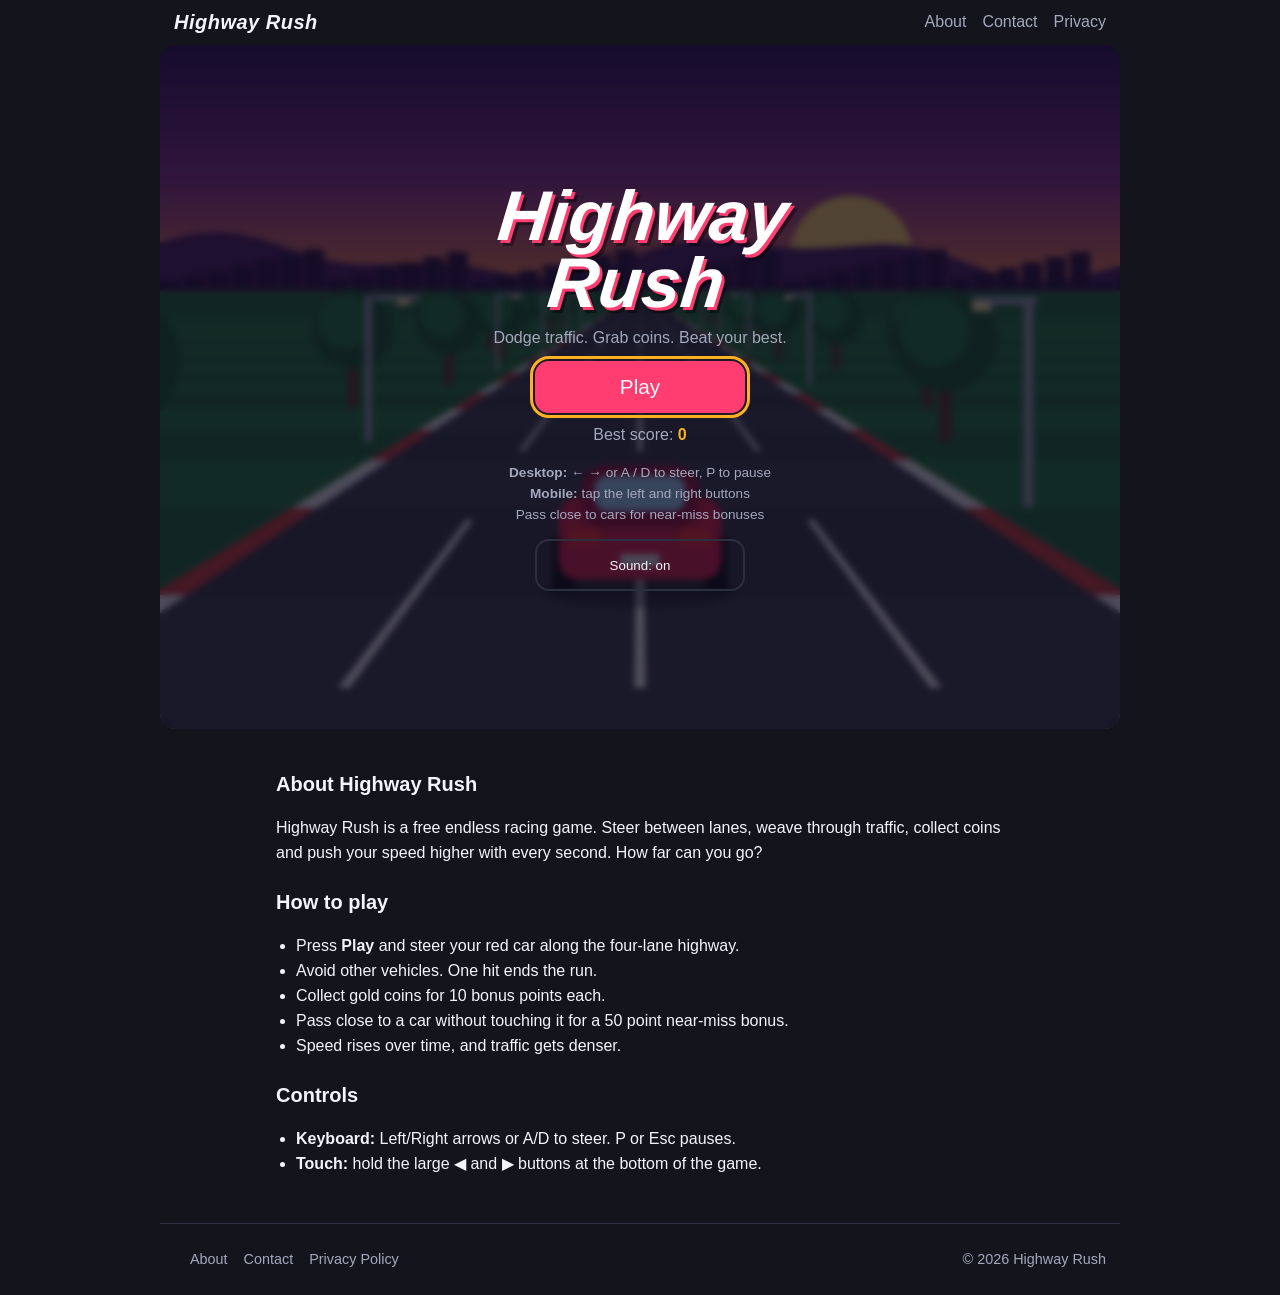
==== index.html @ 79ca12d3 "Add files via upload" ====
<!DOCTYPE html>
<html lang="en">
<head>
<meta charset="utf-8">
<meta name="viewport" content="width=device-width, initial-scale=1, viewport-fit=cover, user-scalable=no">
<title>Highway Rush – Free Endless Car Racing Game in Your Browser</title>
<meta name="description" content="Play Highway Rush free: dodge traffic, collect coins and chase a new best score in this endless highway racing game. Works on phones, tablets and desktop.">
<meta name="theme-color" content="#14151c">
<meta property="og:type" content="website">
<meta property="og:title" content="Highway Rush – Free Endless Car Racing Game">
<meta property="og:description" content="Dodge traffic, collect coins and beat your best score. Play instantly in your browser.">
<!-- After deploying, add: <meta property="og:url" content="https://YOUR-SITE.vercel.app/"> and an og:image -->
<meta name="twitter:card" content="summary">
<link rel="icon" href="data:image/svg+xml,%3Csvg xmlns='http://www.w3.org/2000/svg' viewBox='0 0 32 32'%3E%3Crect width='32' height='32' rx='7' fill='%2314151c'/%3E%3Crect x='10' y='8' width='12' height='17' rx='3' fill='%23ff3d71'/%3E%3C/svg%3E">
<link rel="stylesheet" href="style.css">
</head>
<body>
<header class="site-header">
  <a class="brand" href="index.html">Highway Rush</a>
  <nav aria-label="Main"><a href="about.html">About</a><a href="contact.html">Contact</a><a href="privacy.html">Privacy</a></nav>
</header>

<main>
  <div id="stage" class="stage">
    <canvas id="c" role="img" aria-label="Highway Rush racing game"></canvas>

    <div id="hud" class="hud hidden">
      <div class="stat"><span>Score</span><b id="hScore">0</b></div>
      <div class="stat"><span>Speed</span><b id="hSpeed">0</b></div>
      <div class="stat"><span>Coins</span><b id="hCoins">0</b></div>
      <div class="stat"><span>Best</span><b id="hBest">0</b></div>
      <div class="hud-btns">
        <button id="muteBtn" class="icon" aria-label="Toggle sound">🔊</button>
        <button id="pauseBtn" class="icon" aria-label="Pause">⏸</button>
      </div>
    </div>

    <section id="menu" class="overlay" aria-label="Main menu">
      <h1 class="logo">Highway<br>Rush</h1>
      <p class="tag">Dodge traffic. Grab coins. Beat your best.</p>
      <button id="playBtn" class="btn primary">Play</button>
      <p class="best-line">Best score: <b id="mBest">0</b></p>
      <ul class="how">
        <li><b>Desktop:</b> ← → or A / D to steer, P to pause</li>
        <li><b>Mobile:</b> tap the left and right buttons</li>
        <li>Pass close to cars for near-miss bonuses</li>
      </ul>
      <button id="muteBtn2" class="btn ghost">Sound: on</button>
    </section>

    <section id="pause" class="overlay hidden" aria-label="Paused">
      <h2>Paused</h2>
      <button id="resumeBtn" class="btn primary">Resume</button>
      <button id="restartBtn" class="btn ghost">Restart</button>
      <button id="menuBtn" class="btn ghost">Main menu</button>
    </section>

    <section id="over" class="overlay hidden" aria-label="Game over">
      <h2>Crash!</h2>
      <p class="final"><b id="oScore">0</b> points</p>
      <p id="oNew" class="newbest hidden">New personal best!</p>
      <p class="best-line">Coins: <b id="oCoins">0</b> · Best: <b id="oBest">0</b></p>
      <button id="againBtn" class="btn primary">Play again</button>
      <button id="menuBtn2" class="btn ghost">Main menu</button>
    </section>

    <div id="controls" class="controls hidden">
      <button id="btnL" aria-label="Steer left">◀</button>
      <button id="btnR" aria-label="Steer right">▶</button>
    </div>
  </div>

  <!-- Reserved for future approved ads. Outside the game, never over the controls. Hidden until ads.js enables it. -->
  <aside id="ad-slot" class="ad-slot" aria-label="Advertisement" hidden></aside>

  <section class="info">
    <h2>About Highway Rush</h2>
    <p>Highway Rush is a free endless racing game. Steer between lanes, weave through traffic, collect coins and push your speed higher with every second. How far can you go?</p>
    <h2>How to play</h2>
    <ul>
      <li>Press <b>Play</b> and steer your red car along the four-lane highway.</li>
      <li>Avoid other vehicles. One hit ends the run.</li>
      <li>Collect gold coins for 10 bonus points each.</li>
      <li>Pass close to a car without touching it for a 50 point near-miss bonus.</li>
      <li>Speed rises over time, and traffic gets denser.</li>
    </ul>
    <h2>Controls</h2>
    <ul>
      <li><b>Keyboard:</b> Left/Right arrows or A/D to steer. P or Esc pauses.</li>
      <li><b>Touch:</b> hold the large ◀ and ▶ buttons at the bottom of the game.</li>
    </ul>
  </section>
</main>

<footer class="site-footer">
  <nav aria-label="Footer"><a href="about.html">About</a><a href="contact.html">Contact</a><a href="privacy.html">Privacy Policy</a></nav>
  <p>© <span id="yr"></span> Highway Rush</p>
</footer>
<script>document.getElementById('yr').textContent=new Date().getFullYear();</script>
<script src="ads.js"></script>
<script src="game.js"></script>
</body>
</html>
---- style.css ----
:root{--bg:#14151c;--panel:#1d1f2b;--ink:#f4f5fb;--mute:#a4a8bd;--pink:#ff3d71;--amber:#ffb020;--teal:#19d3c5;--line:#2c2f40}
*{box-sizing:border-box;-webkit-tap-highlight-color:transparent}
html,body{margin:0;background:var(--bg);color:var(--ink);font-family:"Trebuchet MS","Segoe UI",Roboto,Arial,sans-serif;line-height:1.55}
a{color:var(--teal)}
:focus-visible{outline:3px solid var(--amber);outline-offset:2px}
.hidden{display:none!important}
.site-header,.site-footer{display:flex;flex-wrap:wrap;gap:8px 20px;align-items:center;justify-content:space-between;max-width:960px;margin:0 auto;padding:10px 14px}
.brand{font:italic 900 1.25rem "Arial Black",Impact,sans-serif;color:var(--ink);text-decoration:none;letter-spacing:.5px}
nav a{margin-left:16px;text-decoration:none;color:var(--mute)}
nav a:hover{color:var(--ink)}
.stage{position:relative;width:100%;max-width:960px;height:clamp(420px,76svh,720px);margin:0 auto;overflow:hidden;background:#000;border-radius:16px;touch-action:none;user-select:none;-webkit-user-select:none;overscroll-behavior:none}
canvas{position:absolute;inset:0;width:100%;height:100%;display:block;touch-action:none}
.hud{position:absolute;top:0;left:0;right:0;display:flex;gap:6px;align-items:stretch;padding:8px;pointer-events:none;background:linear-gradient(rgba(10,10,20,.75),transparent)}
.stat{background:rgba(20,21,28,.7);border:1px solid var(--line);border-radius:10px;padding:3px 10px;min-width:62px}
.stat span{display:block;font-size:.65rem;color:var(--mute)}
.stat b{font-size:1.05rem;font-variant-numeric:tabular-nums}
.hud-btns{margin-left:auto;display:flex;gap:6px;pointer-events:auto}
.icon{width:44px;height:44px;border-radius:12px;border:1px solid var(--line);background:rgba(20,21,28,.8);color:var(--ink);font-size:1.15rem;cursor:pointer}
.overlay{position:absolute;inset:0;display:flex;flex-direction:column;align-items:center;justify-content:center;gap:10px;padding:16px;text-align:center;background:rgba(14,12,30,.72);backdrop-filter:blur(3px);animation:fade .25s ease-out;overflow:auto}
@keyframes fade{from{opacity:0;transform:scale(.97)}to{opacity:1;transform:none}}
.logo{margin:0;font:italic 900 clamp(2.4rem,9vw,4.4rem)/.95 "Arial Black",Impact,sans-serif;color:#fff;text-shadow:3px 3px 0 var(--pink),6px 6px 0 rgba(0,0,0,.4);transform:skewX(-6deg)}
h2{margin:0}.overlay h2{font:italic 900 2.2rem "Arial Black",Impact,sans-serif}
.tag{margin:0;color:var(--mute)}
.btn{min-width:210px;min-height:52px;padding:12px 26px;border-radius:14px;border:2px solid var(--line);background:var(--panel);color:var(--ink);font:700 1.1rem inherit;font-family:inherit;cursor:pointer;transition:transform .12s,background .12s}
.btn:hover{transform:translateY(-2px)}.btn:active{transform:scale(.97)}
.btn.primary{background:var(--pink);border-color:var(--pink);font-size:1.3rem}
.btn.ghost{background:transparent}
.best-line{margin:0;color:var(--mute)}.best-line b{color:var(--amber)}
.how{list-style:none;margin:4px 0;padding:0;font-size:.85rem;color:var(--mute)}
.final{margin:0;font-size:1.4rem}.final b{font-size:2.6rem;color:var(--amber)}
.newbest{margin:0;color:var(--teal);font-weight:700}
.controls{position:absolute;left:0;right:0;bottom:0;display:flex;justify-content:space-between;gap:12px;padding:10px 12px calc(10px + env(safe-area-inset-bottom))}
.controls button{flex:1;max-width:46%;height:clamp(76px,16svh,120px);border-radius:20px;border:2px solid rgba(255,255,255,.25);background:rgba(255,255,255,.12);color:#fff;font-size:2.2rem;touch-action:none;user-select:none;-webkit-user-select:none;cursor:pointer}
.controls button.down{background:rgba(255,61,113,.5)}
.ad-slot{max-width:960px;min-height:90px;margin:14px auto;padding:0 14px}
.info,.page{max-width:760px;margin:0 auto;padding:18px 16px 30px}
.info h2{margin:22px 0 6px;font-size:1.25rem}
.info ul,.page ul{padding-left:20px}
.page h1{font-size:2rem;margin-bottom:6px}
.note{border-left:4px solid var(--amber);background:var(--panel);padding:10px 14px;border-radius:6px}
.site-footer{border-top:1px solid var(--line);color:var(--mute);font-size:.9rem}
@media (max-width:560px){.stat{min-width:0;padding:3px 7px}.stat b{font-size:.95rem}.icon{width:40px;height:40px}.hud{gap:4px;padding:6px}}
@media (orientation:landscape) and (max-height:520px){.site-header{display:none}.stage{height:100svh;max-width:none;border-radius:0}.controls button{height:90px}.overlay{flex-direction:row;flex-wrap:wrap;gap:8px 14px}.how{display:none}}
@media (prefers-reduced-motion:reduce){.overlay{animation:none}.btn{transition:none}}
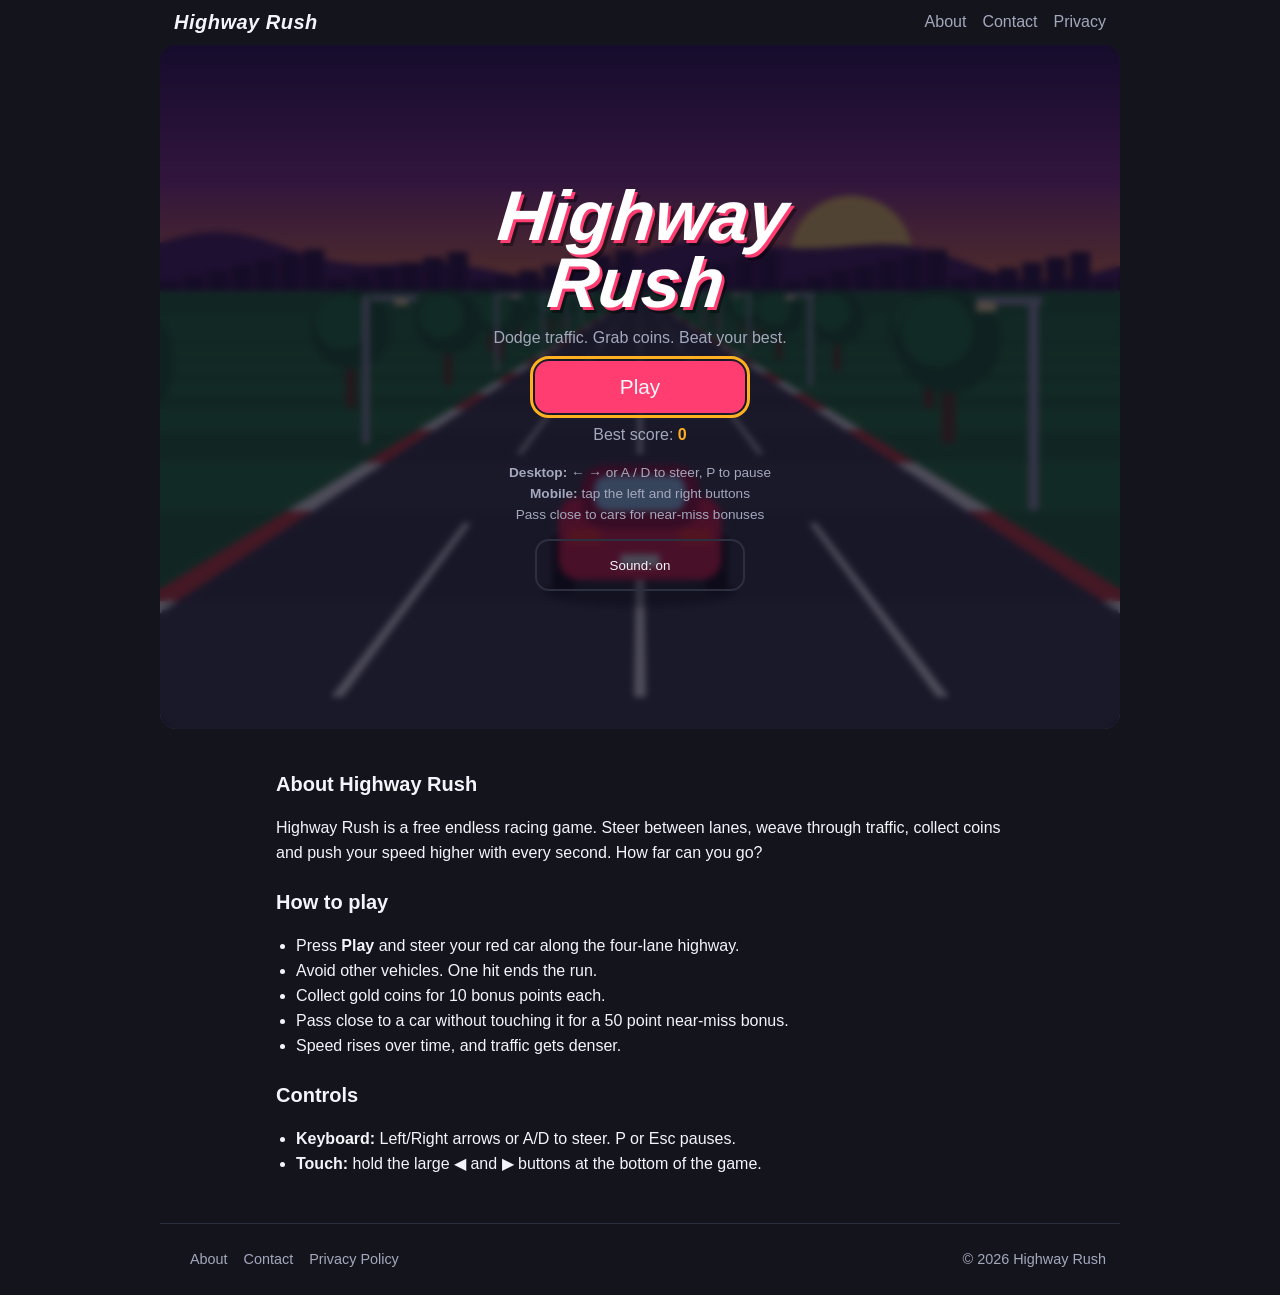
==== commit a53731c5: "index.html" ====
--- a/index.html
+++ b/index.html
@@ -1,6 +1,8 @@
 <!DOCTYPE html>
 <html lang="en">
 <head>
+  <script async src="https://pagead2.googlesyndication.com/pagead/js/adsbygoogle.js?client=ca-pub-7705711388895859"
+     crossorigin="anonymous"></script>
 <meta charset="utf-8">
 <meta name="viewport" content="width=device-width, initial-scale=1, viewport-fit=cover, user-scalable=no">
 <title>Highway Rush – Free Endless Car Racing Game in Your Browser</title>
